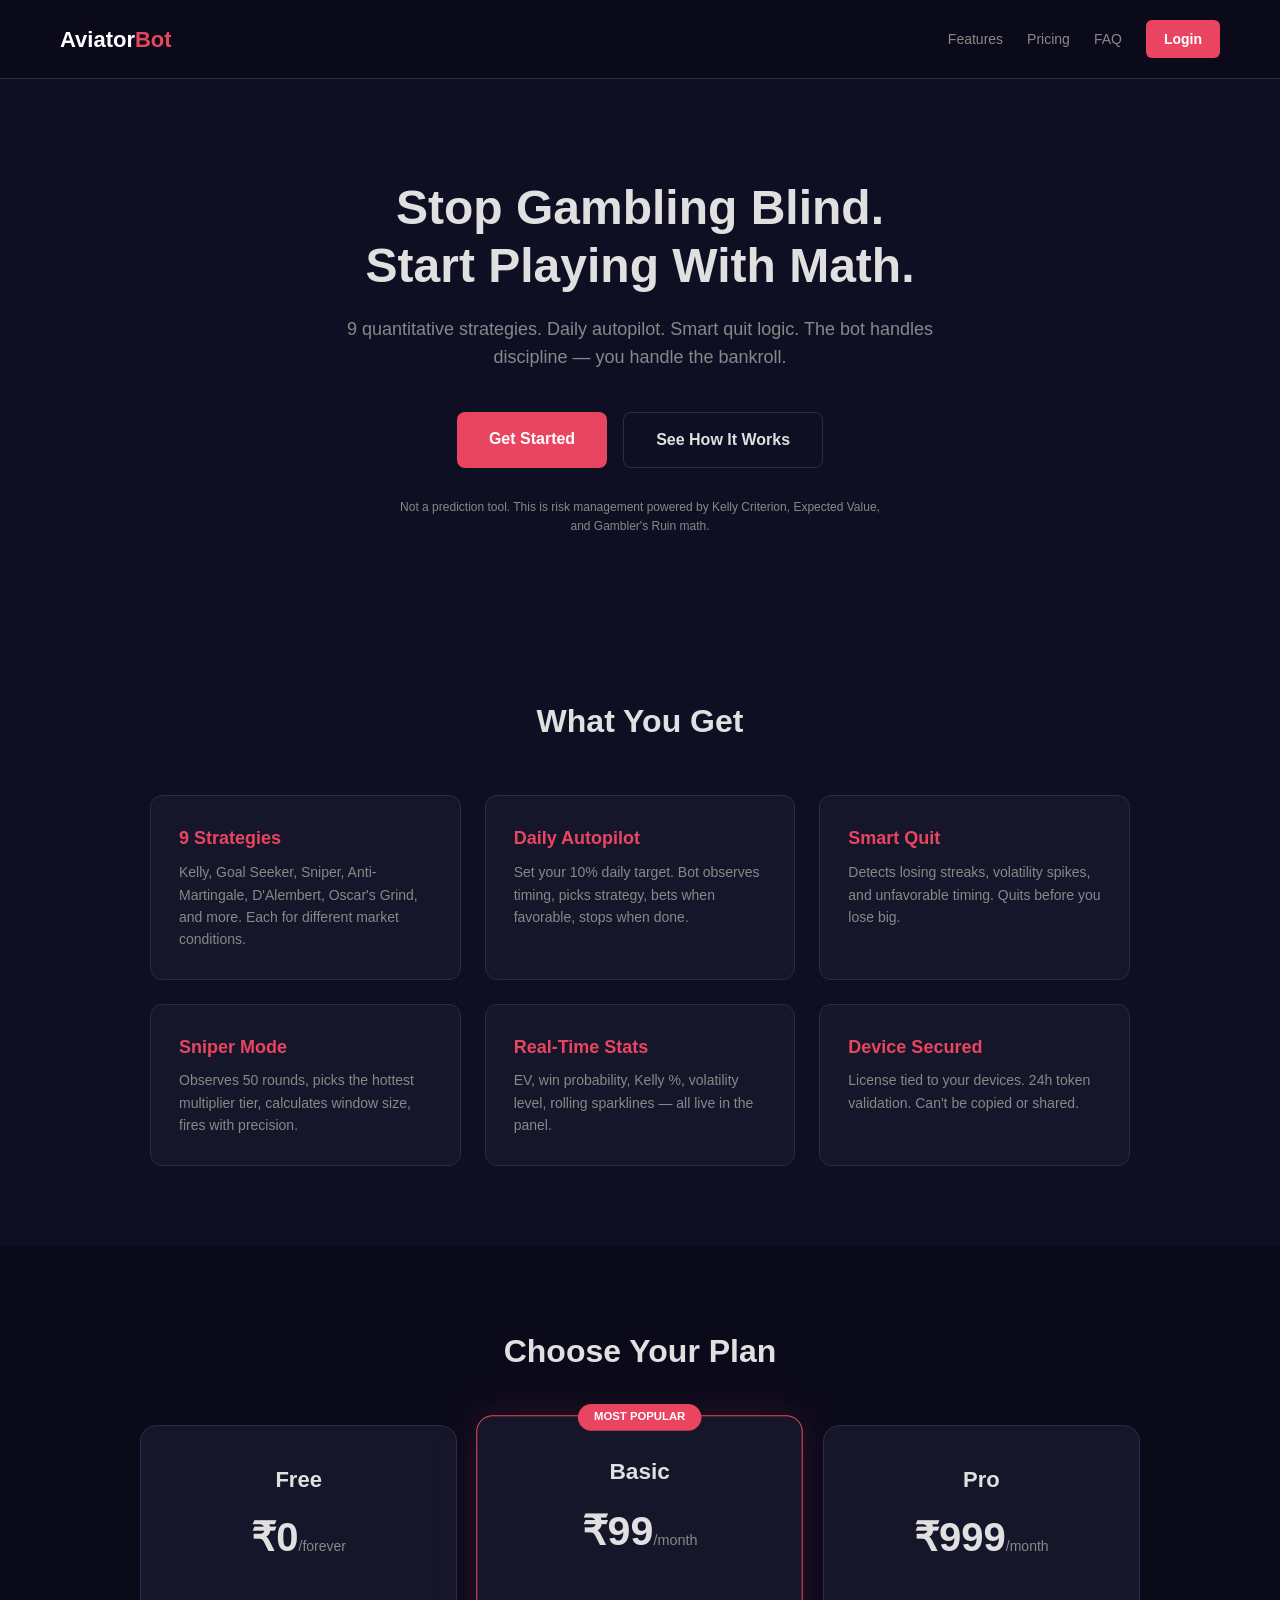
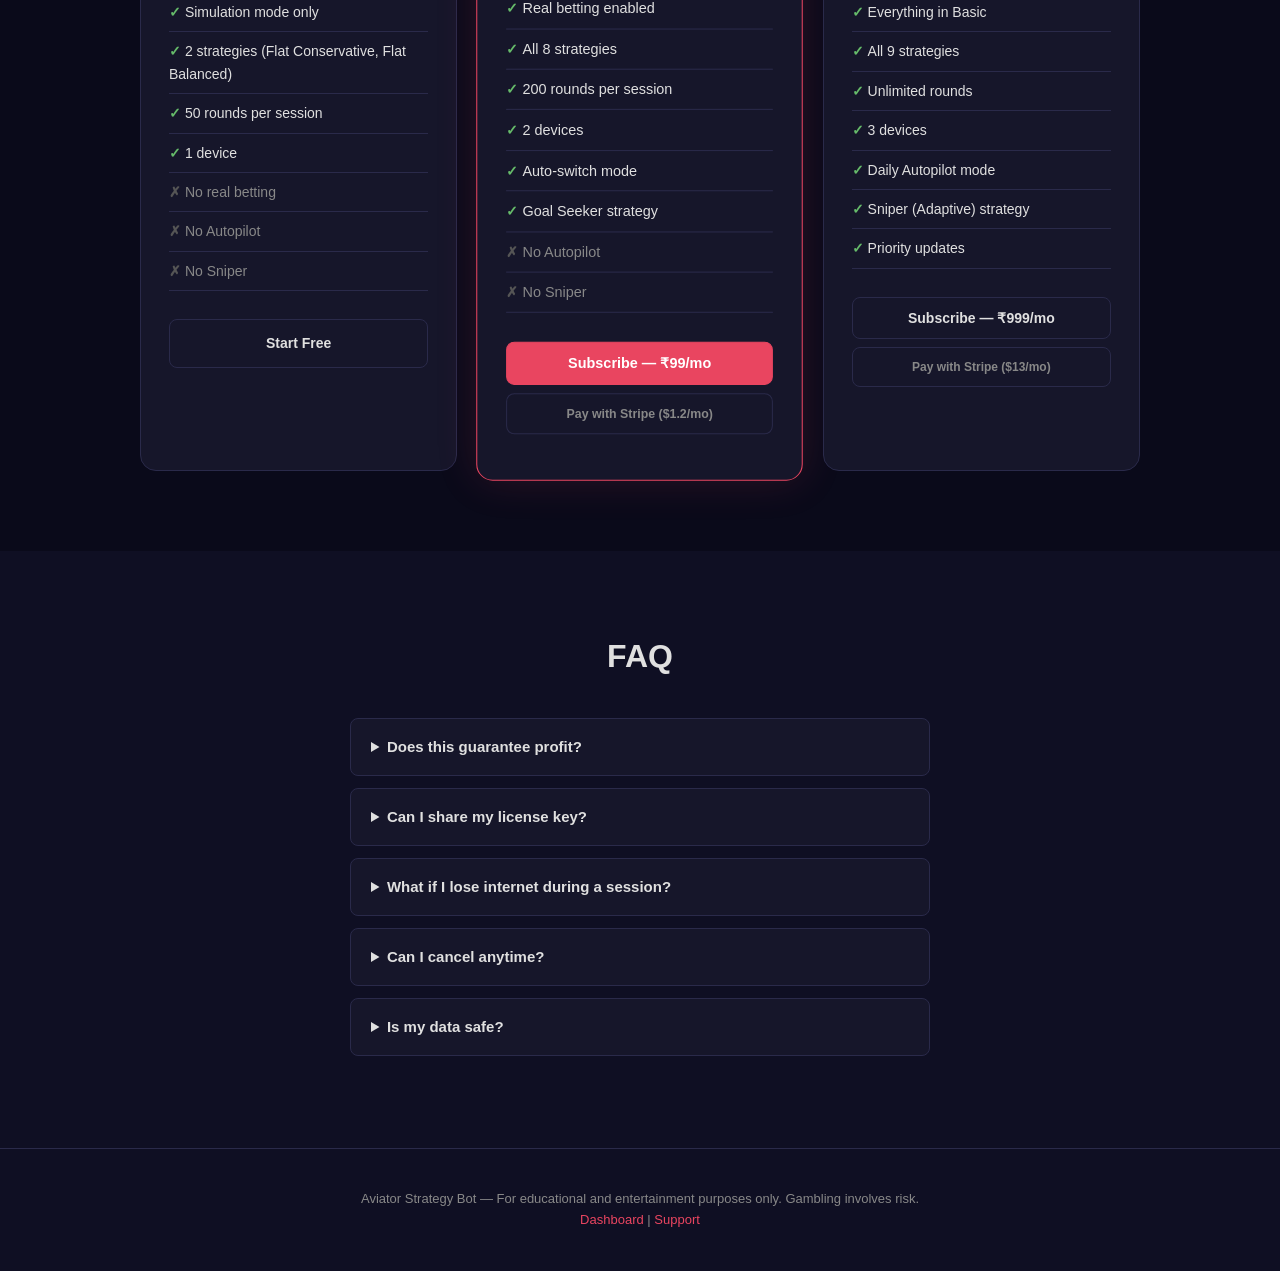
==== index.html @ 3cc9daff "Initial: Landing page with pricing, dashboard, Razorpay + Stripe checkout" ====
<!DOCTYPE html>
<html lang="en">
<head>
  <meta charset="UTF-8">
  <meta name="viewport" content="width=device-width, initial-scale=1.0">
  <title>Aviator Strategy Bot — Smart Betting Autopilot</title>
  <link rel="stylesheet" href="style.css">
</head>
<body>
  <header>
    <nav>
      <div class="logo">Aviator<span>Bot</span></div>
      <div class="nav-links">
        <a href="#features">Features</a>
        <a href="#pricing">Pricing</a>
        <a href="#faq">FAQ</a>
        <a href="dashboard.html" class="btn-nav">Login</a>
      </div>
    </nav>
  </header>

  <section class="hero">
    <h1>Stop Gambling Blind.<br>Start Playing With Math.</h1>
    <p class="subtitle">9 quantitative strategies. Daily autopilot. Smart quit logic. The bot handles discipline — you handle the bankroll.</p>
    <div class="hero-cta">
      <a href="#pricing" class="btn-primary">Get Started</a>
      <a href="#features" class="btn-secondary">See How It Works</a>
    </div>
    <p class="disclaimer">Not a prediction tool. This is risk management powered by Kelly Criterion, Expected Value, and Gambler's Ruin math.</p>
  </section>

  <section id="features" class="features">
    <h2>What You Get</h2>
    <div class="feature-grid">
      <div class="feature-card">
        <h3>9 Strategies</h3>
        <p>Kelly, Goal Seeker, Sniper, Anti-Martingale, D'Alembert, Oscar's Grind, and more. Each for different market conditions.</p>
      </div>
      <div class="feature-card">
        <h3>Daily Autopilot</h3>
        <p>Set your 10% daily target. Bot observes timing, picks strategy, bets when favorable, stops when done.</p>
      </div>
      <div class="feature-card">
        <h3>Smart Quit</h3>
        <p>Detects losing streaks, volatility spikes, and unfavorable timing. Quits before you lose big.</p>
      </div>
      <div class="feature-card">
        <h3>Sniper Mode</h3>
        <p>Observes 50 rounds, picks the hottest multiplier tier, calculates window size, fires with precision.</p>
      </div>
      <div class="feature-card">
        <h3>Real-Time Stats</h3>
        <p>EV, win probability, Kelly %, volatility level, rolling sparklines — all live in the panel.</p>
      </div>
      <div class="feature-card">
        <h3>Device Secured</h3>
        <p>License tied to your devices. 24h token validation. Can't be copied or shared.</p>
      </div>
    </div>
  </section>

  <section id="pricing" class="pricing">
    <h2>Choose Your Plan</h2>
    <div class="pricing-grid">
      <div class="plan-card">
        <h3>Free</h3>
        <div class="price">₹0<span>/forever</span></div>
        <ul>
          <li>Simulation mode only</li>
          <li>2 strategies (Flat Conservative, Flat Balanced)</li>
          <li>50 rounds per session</li>
          <li>1 device</li>
          <li class="disabled">No real betting</li>
          <li class="disabled">No Autopilot</li>
          <li class="disabled">No Sniper</li>
        </ul>
        <a href="dashboard.html?plan=free" class="btn-plan">Start Free</a>
      </div>

      <div class="plan-card featured">
        <div class="badge">Most Popular</div>
        <h3>Basic</h3>
        <div class="price">₹99<span>/month</span></div>
        <ul>
          <li>Real betting enabled</li>
          <li>All 8 strategies</li>
          <li>200 rounds per session</li>
          <li>2 devices</li>
          <li>Auto-switch mode</li>
          <li>Goal Seeker strategy</li>
          <li class="disabled">No Autopilot</li>
          <li class="disabled">No Sniper</li>
        </ul>
        <button class="btn-plan btn-featured" onclick="subscribe('basic', 'razorpay')">Subscribe — ₹99/mo</button>
        <button class="btn-plan btn-stripe" onclick="subscribe('basic', 'stripe')">Pay with Stripe ($1.2/mo)</button>
      </div>

      <div class="plan-card">
        <h3>Pro</h3>
        <div class="price">₹999<span>/month</span></div>
        <ul>
          <li>Everything in Basic</li>
          <li>All 9 strategies</li>
          <li>Unlimited rounds</li>
          <li>3 devices</li>
          <li>Daily Autopilot mode</li>
          <li>Sniper (Adaptive) strategy</li>
          <li>Priority updates</li>
        </ul>
        <button class="btn-plan" onclick="subscribe('pro', 'razorpay')">Subscribe — ₹999/mo</button>
        <button class="btn-plan btn-stripe" onclick="subscribe('pro', 'stripe')">Pay with Stripe ($13/mo)</button>
      </div>
    </div>
  </section>

  <section id="faq" class="faq">
    <h2>FAQ</h2>
    <div class="faq-list">
      <details>
        <summary>Does this guarantee profit?</summary>
        <p>No. The game has a 3% house edge. No bot can change that. This bot maximizes your chance of hitting a short-term target and stopping. It's discipline automation, not a money printer.</p>
      </details>
      <details>
        <summary>Can I share my license key?</summary>
        <p>Each key is tied to a limited number of devices (1-3 depending on plan). If you exceed the limit, validation will fail. You can deactivate old devices from the dashboard.</p>
      </details>
      <details>
        <summary>What if I lose internet during a session?</summary>
        <p>The bot has a 48-hour grace period. If you validated within the last 48 hours, it will continue working offline. After that, it locks until reconnection.</p>
      </details>
      <details>
        <summary>Can I cancel anytime?</summary>
        <p>Yes. Cancel through Razorpay/Stripe and your access continues until the current billing period ends.</p>
      </details>
      <details>
        <summary>Is my data safe?</summary>
        <p>We store only your email and device fingerprint (a hash). No passwords, no game data, no bankroll information touches our servers.</p>
      </details>
    </div>
  </section>

  <footer>
    <p>Aviator Strategy Bot — For educational and entertainment purposes only. Gambling involves risk.</p>
    <p><a href="dashboard.html">Dashboard</a> | <a href="mailto:support@aviator-bot.com">Support</a></p>
  </footer>

  <script src="app.js"></script>
</body>
</html>
---- style.css ----
* { margin: 0; padding: 0; box-sizing: border-box; }

:root {
  --primary: #e94560;
  --dark: #0f0f23;
  --darker: #0a0a1a;
  --card: #16162a;
  --border: #2a2a4a;
  --text: #e0e0e0;
  --muted: #888;
  --success: #66bb6a;
}

body {
  font-family: -apple-system, BlinkMacSystemFont, "Segoe UI", Roboto, sans-serif;
  background: var(--dark);
  color: var(--text);
  line-height: 1.6;
}

/* Nav */
nav {
  display: flex;
  justify-content: space-between;
  align-items: center;
  padding: 20px 60px;
  background: var(--darker);
  border-bottom: 1px solid var(--border);
}

.logo {
  font-size: 22px;
  font-weight: 700;
  color: #fff;
}

.logo span { color: var(--primary); }

.nav-links { display: flex; gap: 24px; align-items: center; }
.nav-links a { color: var(--muted); text-decoration: none; font-size: 14px; transition: color 0.2s; }
.nav-links a:hover { color: #fff; }

.btn-nav {
  background: var(--primary) !important;
  color: #fff !important;
  padding: 8px 18px;
  border-radius: 6px;
  font-weight: 600;
}

/* Hero */
.hero {
  text-align: center;
  padding: 100px 20px 80px;
  max-width: 800px;
  margin: 0 auto;
}

.hero h1 {
  font-size: 48px;
  font-weight: 800;
  line-height: 1.2;
  margin-bottom: 20px;
}

.subtitle {
  font-size: 18px;
  color: var(--muted);
  margin-bottom: 40px;
  max-width: 600px;
  margin-left: auto;
  margin-right: auto;
}

.hero-cta { display: flex; gap: 16px; justify-content: center; margin-bottom: 30px; }

.btn-primary {
  background: var(--primary);
  color: #fff;
  padding: 14px 32px;
  border-radius: 8px;
  font-size: 16px;
  font-weight: 600;
  text-decoration: none;
  transition: transform 0.2s, box-shadow 0.2s;
}

.btn-primary:hover { transform: translateY(-2px); box-shadow: 0 8px 24px rgba(233, 69, 96, 0.3); }

.btn-secondary {
  background: transparent;
  color: var(--text);
  padding: 14px 32px;
  border-radius: 8px;
  font-size: 16px;
  font-weight: 600;
  text-decoration: none;
  border: 1px solid var(--border);
  transition: border-color 0.2s;
}

.btn-secondary:hover { border-color: var(--primary); }

.disclaimer {
  font-size: 12px;
  color: var(--muted);
  max-width: 500px;
  margin: 0 auto;
}

/* Features */
.features {
  padding: 80px 60px;
  max-width: 1100px;
  margin: 0 auto;
}

.features h2 { text-align: center; font-size: 32px; margin-bottom: 48px; }

.feature-grid {
  display: grid;
  grid-template-columns: repeat(auto-fit, minmax(300px, 1fr));
  gap: 24px;
}

.feature-card {
  background: var(--card);
  border: 1px solid var(--border);
  border-radius: 12px;
  padding: 28px;
}

.feature-card h3 { color: var(--primary); margin-bottom: 8px; font-size: 18px; }
.feature-card p { color: var(--muted); font-size: 14px; }

/* Pricing */
.pricing {
  padding: 80px 60px;
  background: var(--darker);
}

.pricing h2 { text-align: center; font-size: 32px; margin-bottom: 48px; }

.pricing-grid {
  display: grid;
  grid-template-columns: repeat(auto-fit, minmax(280px, 1fr));
  gap: 24px;
  max-width: 1000px;
  margin: 0 auto;
}

.plan-card {
  background: var(--card);
  border: 1px solid var(--border);
  border-radius: 16px;
  padding: 36px 28px;
  text-align: center;
  position: relative;
}

.plan-card.featured {
  border-color: var(--primary);
  transform: scale(1.03);
  box-shadow: 0 0 40px rgba(233, 69, 96, 0.15);
}

.badge {
  position: absolute;
  top: -12px;
  left: 50%;
  transform: translateX(-50%);
  background: var(--primary);
  color: #fff;
  padding: 4px 16px;
  border-radius: 20px;
  font-size: 11px;
  font-weight: 700;
  text-transform: uppercase;
}

.plan-card h3 { font-size: 22px; margin-bottom: 8px; }

.price {
  font-size: 40px;
  font-weight: 800;
  margin-bottom: 24px;
}

.price span { font-size: 14px; color: var(--muted); font-weight: 400; }

.plan-card ul {
  list-style: none;
  text-align: left;
  margin-bottom: 28px;
}

.plan-card li {
  padding: 8px 0;
  font-size: 14px;
  border-bottom: 1px solid var(--border);
}

.plan-card li::before { content: "✓ "; color: var(--success); font-weight: bold; }
.plan-card li.disabled { color: var(--muted); }
.plan-card li.disabled::before { content: "✗ "; color: #555; }

.btn-plan {
  display: block;
  width: 100%;
  padding: 12px;
  border: 1px solid var(--border);
  border-radius: 8px;
  background: transparent;
  color: var(--text);
  font-size: 14px;
  font-weight: 600;
  cursor: pointer;
  transition: all 0.2s;
  text-decoration: none;
  text-align: center;
  margin-bottom: 8px;
}

.btn-plan:hover { border-color: var(--primary); color: var(--primary); }
.btn-featured { background: var(--primary); color: #fff; border-color: var(--primary); }
.btn-featured:hover { background: #d63853; }
.btn-stripe { font-size: 12px; color: var(--muted); }

/* FAQ */
.faq {
  padding: 80px 60px;
  max-width: 700px;
  margin: 0 auto;
}

.faq h2 { text-align: center; font-size: 32px; margin-bottom: 36px; }

details {
  border: 1px solid var(--border);
  border-radius: 8px;
  padding: 16px 20px;
  margin-bottom: 12px;
  background: var(--card);
}

summary {
  cursor: pointer;
  font-weight: 600;
  font-size: 15px;
}

details p { margin-top: 12px; color: var(--muted); font-size: 14px; }

/* Footer */
footer {
  text-align: center;
  padding: 40px;
  border-top: 1px solid var(--border);
  color: var(--muted);
  font-size: 13px;
}

footer a { color: var(--primary); text-decoration: none; }

/* Responsive */
@media (max-width: 768px) {
  nav { padding: 16px 20px; }
  .hero h1 { font-size: 32px; }
  .features, .pricing, .faq { padding: 60px 20px; }
  .pricing-grid { grid-template-columns: 1fr; }
  .plan-card.featured { transform: none; }
}
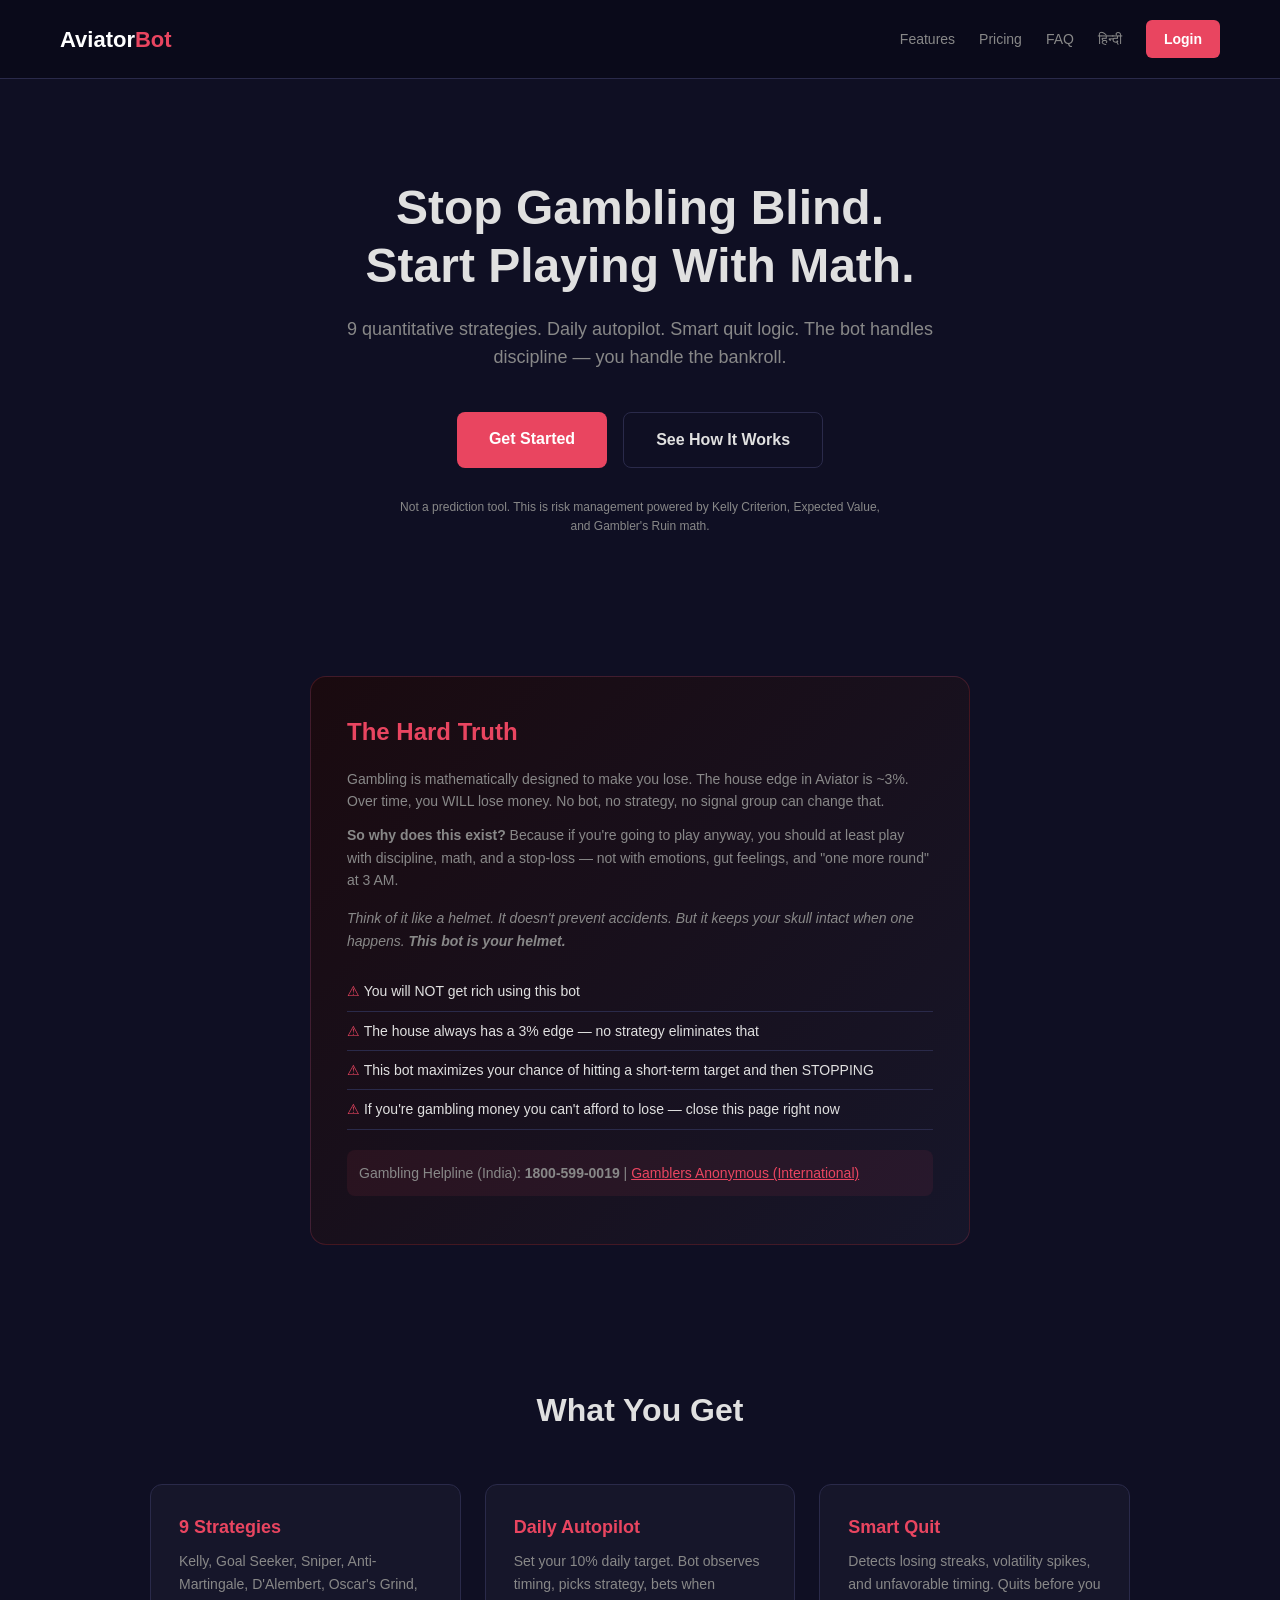
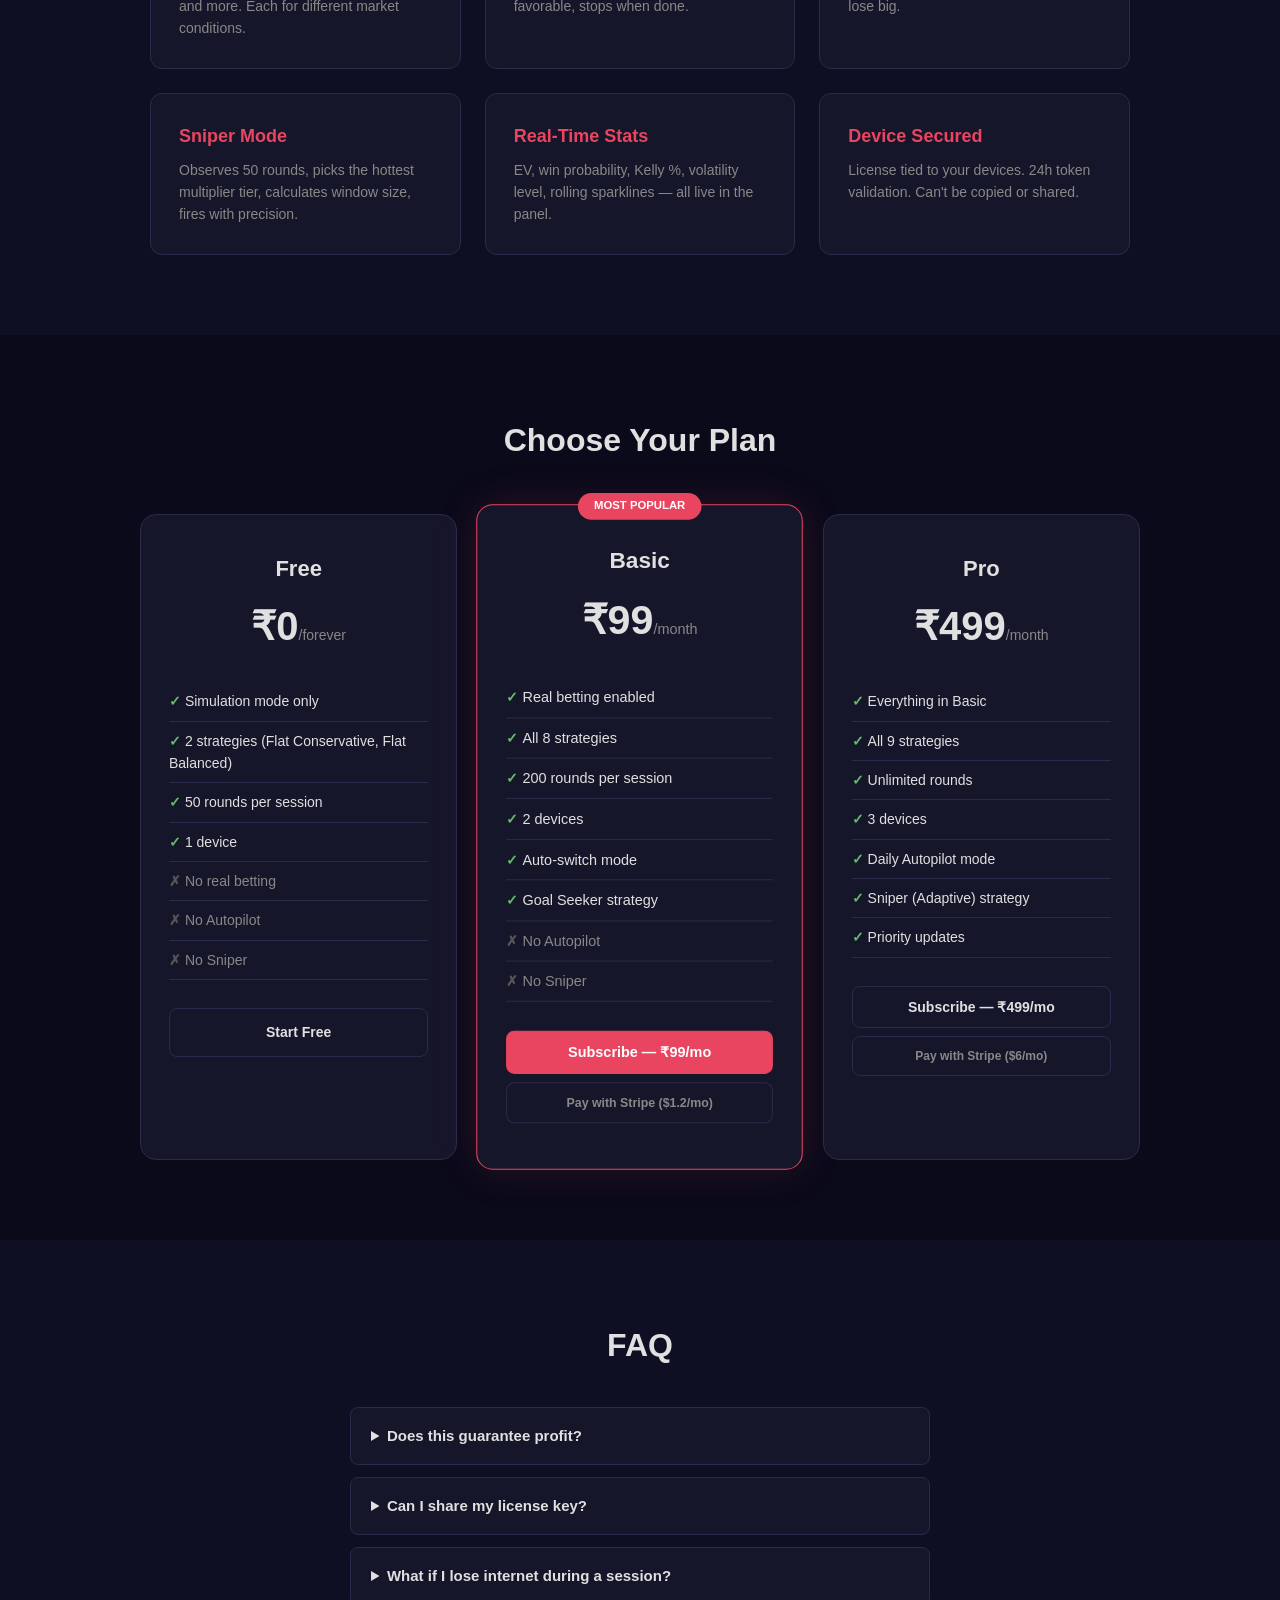
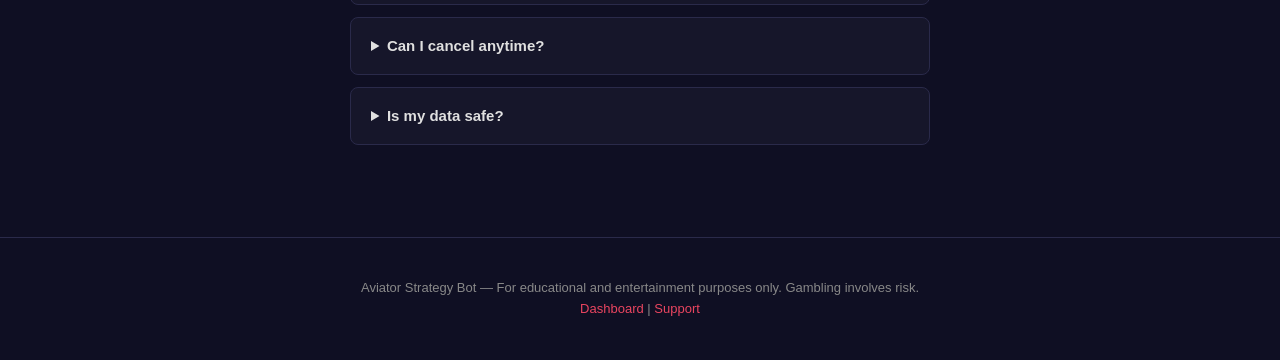
==== commit 1bbae827: "Switch to GPL v3, add hard truth section to landing pages (EN + HI)" ====
--- a/index.html
+++ b/index.html
@@ -14,6 +14,7 @@
         <a href="#features">Features</a>
         <a href="#pricing">Pricing</a>
         <a href="#faq">FAQ</a>
+        <a href="index-hi.html">हिन्दी</a>
         <a href="dashboard.html" class="btn-nav">Login</a>
       </div>
     </nav>
@@ -27,6 +28,22 @@
       <a href="#features" class="btn-secondary">See How It Works</a>
     </div>
     <p class="disclaimer">Not a prediction tool. This is risk management powered by Kelly Criterion, Expected Value, and Gambler's Ruin math.</p>
+  </section>
+
+  <section class="hard-truth">
+    <div class="truth-box">
+      <h2>The Hard Truth</h2>
+      <p class="truth-lead">Gambling is mathematically designed to make you lose. The house edge in Aviator is ~3%. Over time, you WILL lose money. No bot, no strategy, no signal group can change that.</p>
+      <p><strong>So why does this exist?</strong> Because if you're going to play anyway, you should at least play with discipline, math, and a stop-loss — not with emotions, gut feelings, and "one more round" at 3 AM.</p>
+      <p class="analogy">Think of it like a helmet. It doesn't prevent accidents. But it keeps your skull intact when one happens. <strong>This bot is your helmet.</strong></p>
+      <ul class="truth-list">
+        <li>You will NOT get rich using this bot</li>
+        <li>The house always has a 3% edge — no strategy eliminates that</li>
+        <li>This bot maximizes your chance of hitting a short-term target and then STOPPING</li>
+        <li>If you're gambling money you can't afford to lose — close this page right now</li>
+      </ul>
+      <p class="helpline">Gambling Helpline (India): <strong>1800-599-0019</strong> | <a href="https://www.gamblersanonymous.org" target="_blank">Gamblers Anonymous (International)</a></p>
+    </div>
   </section>
 
   <section id="features" class="features">
@@ -97,7 +114,7 @@
 
       <div class="plan-card">
         <h3>Pro</h3>
-        <div class="price">₹999<span>/month</span></div>
+        <div class="price">₹499<span>/month</span></div>
         <ul>
           <li>Everything in Basic</li>
           <li>All 9 strategies</li>
@@ -107,8 +124,8 @@
           <li>Sniper (Adaptive) strategy</li>
           <li>Priority updates</li>
         </ul>
-        <button class="btn-plan" onclick="subscribe('pro', 'razorpay')">Subscribe — ₹999/mo</button>
-        <button class="btn-plan btn-stripe" onclick="subscribe('pro', 'stripe')">Pay with Stripe ($13/mo)</button>
+        <button class="btn-plan" onclick="subscribe('pro', 'razorpay')">Subscribe — ₹499/mo</button>
+        <button class="btn-plan btn-stripe" onclick="subscribe('pro', 'stripe')">Pay with Stripe ($6/mo)</button>
       </div>
     </div>
   </section>
--- a/style.css
+++ b/style.css
@@ -107,6 +107,51 @@
   max-width: 500px;
   margin: 0 auto;
 }
+
+/* Hard Truth */
+.hard-truth {
+  padding: 60px 20px;
+  max-width: 700px;
+  margin: 0 auto;
+}
+
+.truth-box {
+  background: linear-gradient(135deg, #1a0a0f, #16162a);
+  border: 1px solid #e9456033;
+  border-radius: 16px;
+  padding: 36px;
+}
+
+.truth-box h2 { color: var(--primary); margin-bottom: 16px; font-size: 24px; }
+.truth-lead { font-size: 16px; color: #fff; margin-bottom: 16px; line-height: 1.7; }
+.truth-box p { color: var(--muted); margin-bottom: 12px; line-height: 1.6; font-size: 14px; }
+.analogy { color: #ccc; font-style: italic; font-size: 15px; margin: 16px 0; }
+
+.truth-list {
+  list-style: none;
+  margin: 20px 0;
+  padding: 0;
+}
+
+.truth-list li {
+  padding: 8px 0;
+  font-size: 14px;
+  color: var(--text);
+  border-bottom: 1px solid var(--border);
+}
+
+.truth-list li::before { content: "⚠ "; color: var(--primary); }
+
+.helpline {
+  margin-top: 20px;
+  padding: 12px;
+  background: rgba(233, 69, 96, 0.08);
+  border-radius: 8px;
+  font-size: 13px;
+  color: var(--muted);
+}
+
+.helpline a { color: var(--primary); }
 
 /* Features */
 .features {
